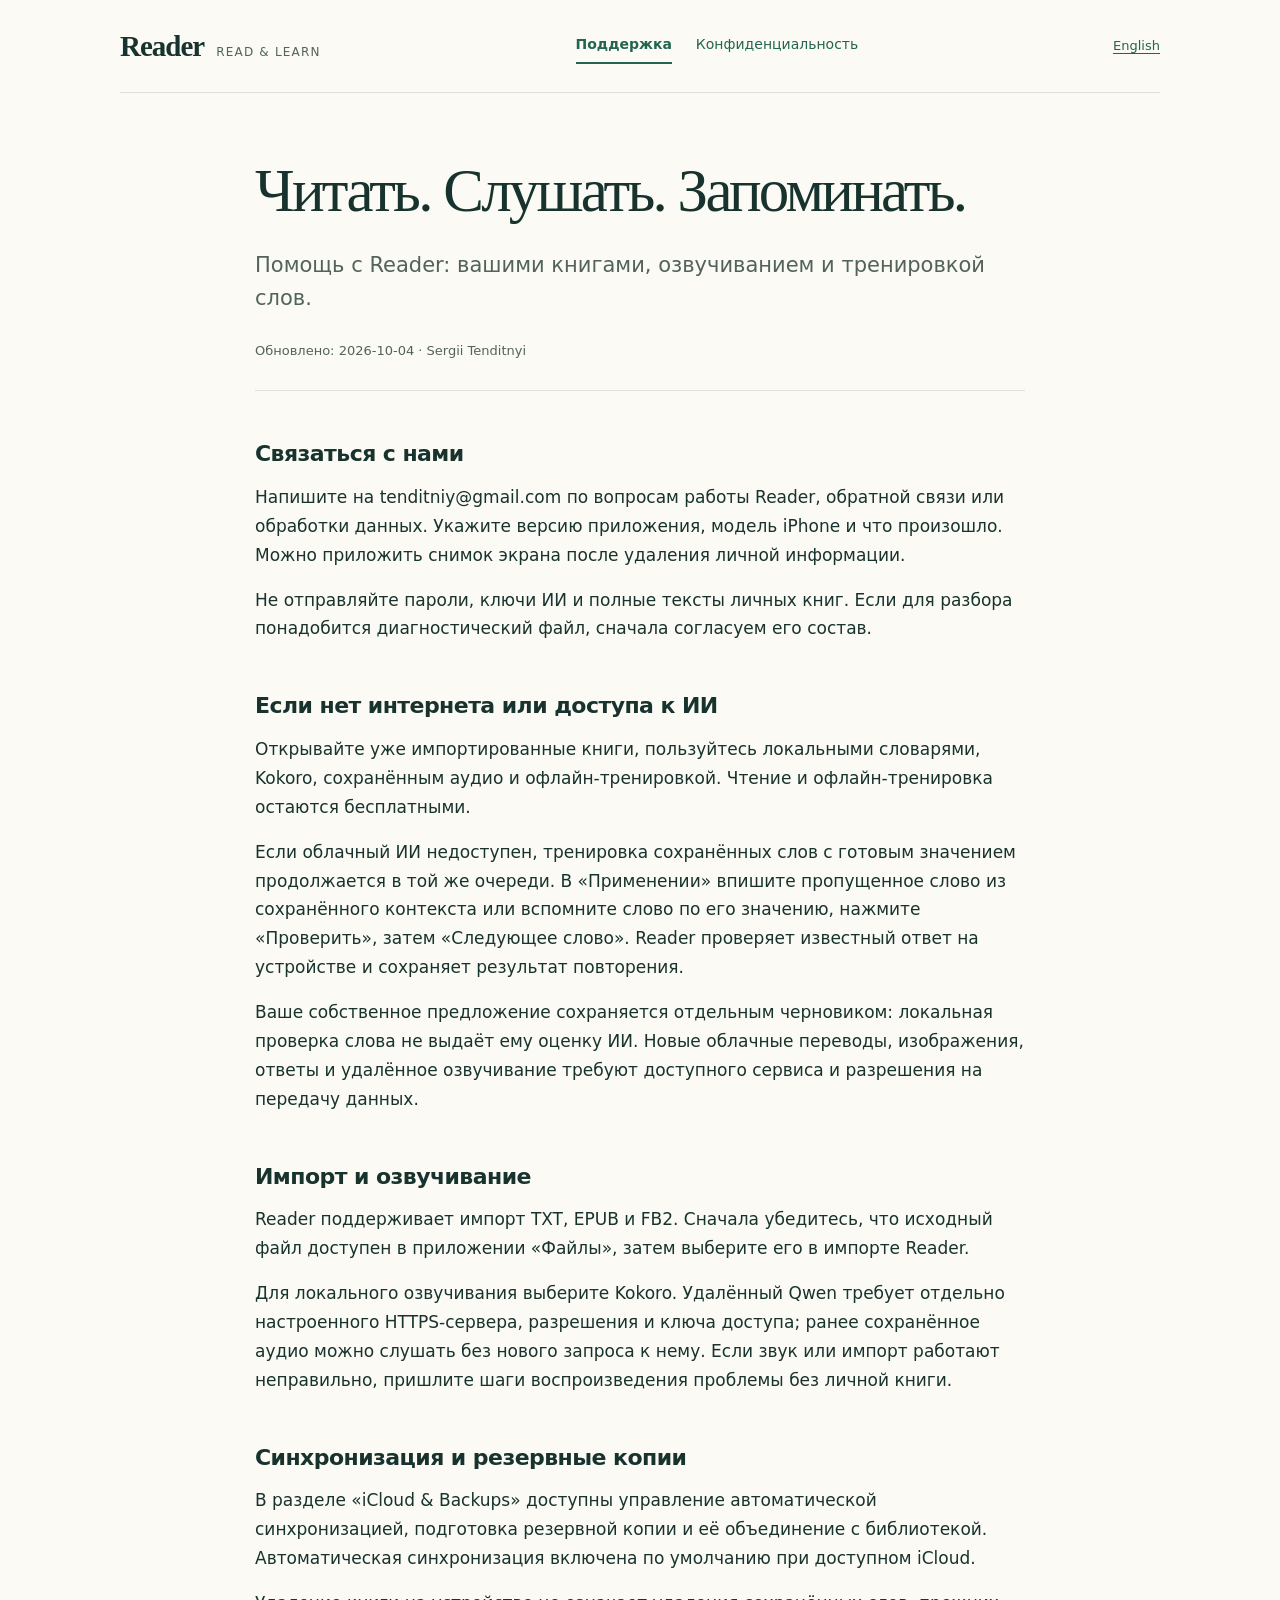
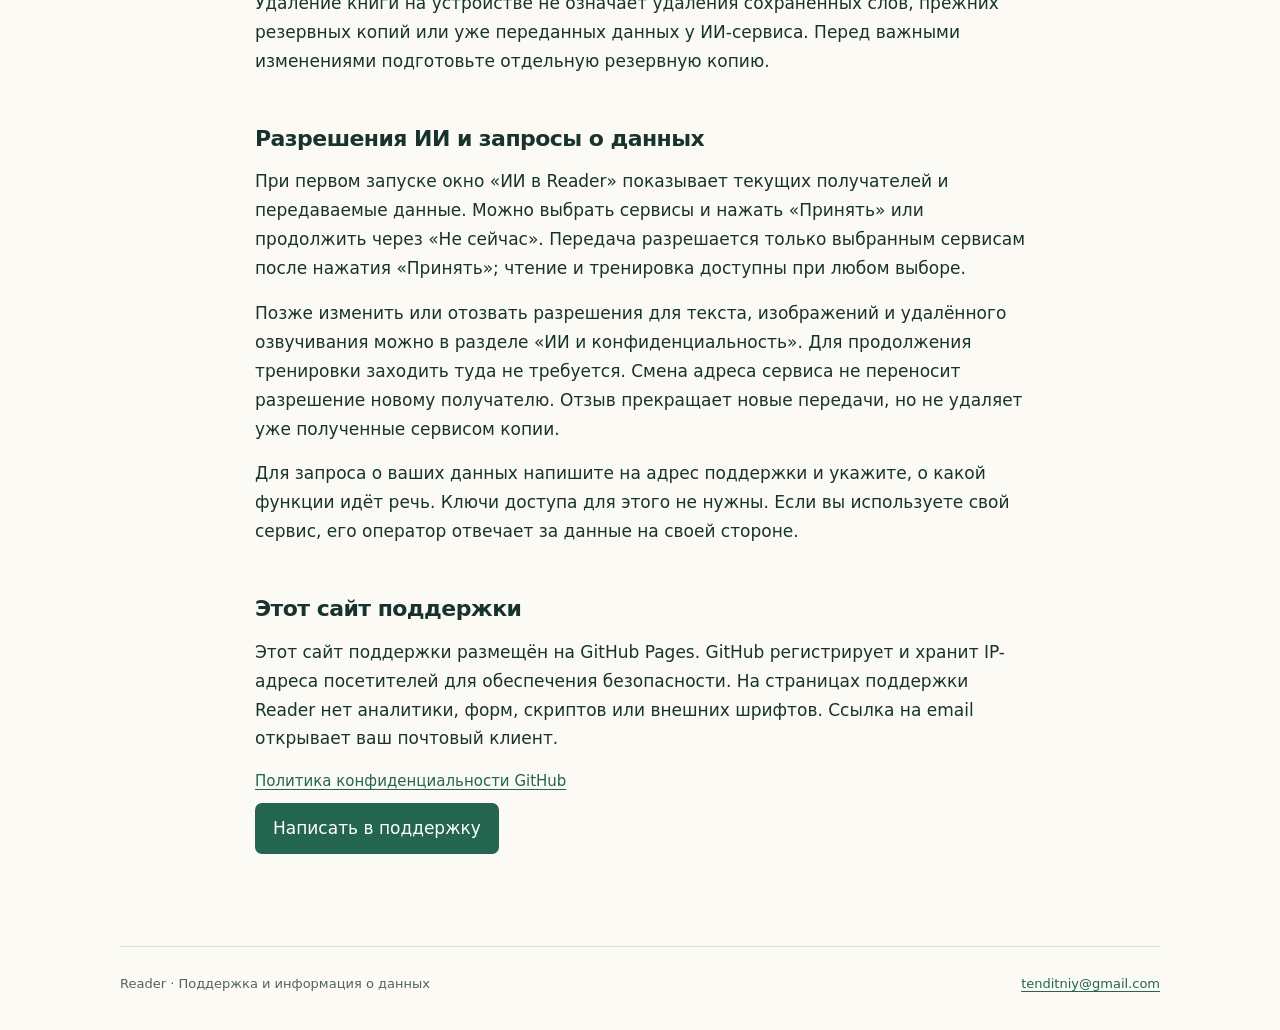
==== index.html @ 9ef38151 "Publish Reader beta support and privacy pages" ====
<!doctype html>
<html lang="ru">
<head>
<meta charset="utf-8">
<meta name="viewport" content="width=device-width, initial-scale=1">

<meta http-equiv="Content-Security-Policy" content="default-src 'none'; style-src 'self'; base-uri 'none'; form-action 'none'">
<meta name="referrer" content="no-referrer">
<title>Поддержка — Reader</title>
<meta name="description" content="Помощь с Reader: вашими книгами, озвучиванием и тренировкой слов.">
<link rel="stylesheet" href="style.css">
</head>
<body>
<a class="skip" href="#content">Перейти к содержанию</a>

<div class="shell">
<header>
<a class="brand" href="index.html">Reader<span>Read &amp; learn</span></a>
<nav aria-label="Reader"><a href="index.html" aria-current="page">Поддержка</a>
<a href="privacy.html">Конфиденциальность</a></nav>
<a class="language" href="index-en.html" lang="en" hreflang="en">English</a>
</header>
<main id="content">
<h1>Читать. Слушать. Запоминать.</h1>
<p class="intro">Помощь с Reader: вашими книгами, озвучиванием и тренировкой слов.</p>
<p class="meta">Обновлено: 2026-10-04 · Sergii Tenditnyi</p>
<section><h2>Связаться с нами</h2><p>Напишите на tenditniy@gmail.com по вопросам работы Reader, обратной связи или обработки данных. Укажите версию приложения, модель iPhone и что произошло. Можно приложить снимок экрана после удаления личной информации.</p><p>Не отправляйте пароли, ключи ИИ и полные тексты личных книг. Если для разбора понадобится диагностический файл, сначала согласуем его состав.</p></section><section><h2>Если нет интернета или доступа к ИИ</h2><p>Открывайте уже импортированные книги, пользуйтесь локальными словарями, Kokoro, сохранённым аудио и офлайн-тренировкой. Чтение и офлайн-тренировка остаются бесплатными.</p><p>Если облачный ИИ недоступен, тренировка сохранённых слов с готовым значением продолжается в той же очереди. В «Применении» впишите пропущенное слово из сохранённого контекста или вспомните слово по его значению, нажмите «Проверить», затем «Следующее слово». Reader проверяет известный ответ на устройстве и сохраняет результат повторения.</p><p>Ваше собственное предложение сохраняется отдельным черновиком: локальная проверка слова не выдаёт ему оценку ИИ. Новые облачные переводы, изображения, ответы и удалённое озвучивание требуют доступного сервиса и разрешения на передачу данных.</p></section><section><h2>Импорт и озвучивание</h2><p>Reader поддерживает импорт TXT, EPUB и FB2. Сначала убедитесь, что исходный файл доступен в приложении «Файлы», затем выберите его в импорте Reader.</p><p>Для локального озвучивания выберите Kokoro. Удалённый Qwen требует отдельно настроенного HTTPS-сервера, разрешения и ключа доступа; ранее сохранённое аудио можно слушать без нового запроса к нему. Если звук или импорт работают неправильно, пришлите шаги воспроизведения проблемы без личной книги.</p></section><section><h2>Синхронизация и резервные копии</h2><p>В разделе «iCloud &amp; Backups» доступны управление автоматической синхронизацией, подготовка резервной копии и её объединение с библиотекой. Автоматическая синхронизация включена по умолчанию при доступном iCloud.</p><p>Удаление книги на устройстве не означает удаления сохранённых слов, прежних резервных копий или уже переданных данных у ИИ-сервиса. Перед важными изменениями подготовьте отдельную резервную копию.</p></section><section><h2>Разрешения ИИ и запросы о данных</h2><p>При первом запуске окно «ИИ в Reader» показывает текущих получателей и передаваемые данные. Можно выбрать сервисы и нажать «Принять» или продолжить через «Не сейчас». Передача разрешается только выбранным сервисам после нажатия «Принять»; чтение и тренировка доступны при любом выборе.</p><p>Позже изменить или отозвать разрешения для текста, изображений и удалённого озвучивания можно в разделе «ИИ и конфиденциальность». Для продолжения тренировки заходить туда не требуется. Смена адреса сервиса не переносит разрешение новому получателю. Отзыв прекращает новые передачи, но не удаляет уже полученные сервисом копии.</p><p>Для запроса о ваших данных напишите на адрес поддержки и укажите, о какой функции идёт речь. Ключи доступа для этого не нужны. Если вы используете свой сервис, его оператор отвечает за данные на своей стороне.</p></section><section><h2>Этот сайт поддержки</h2><p>Этот сайт поддержки размещён на GitHub Pages. GitHub регистрирует и хранит IP-адреса посетителей для обеспечения безопасности. На страницах поддержки Reader нет аналитики, форм, скриптов или внешних шрифтов. Ссылка на email открывает ваш почтовый клиент.</p><div class="links"><a href="https://docs.github.com/en/site-policy/privacy-policies/github-general-privacy-statement" rel="noreferrer">Политика конфиденциальности GitHub</a></div></section>
<a class="contact" href="mailto:tenditniy@gmail.com">Написать в поддержку</a>
</main>
<footer><span>Reader · Поддержка и информация о данных</span><a href="mailto:tenditniy@gmail.com">tenditniy@gmail.com</a></footer>
</div>
</body>
</html>
---- style.css ----
:root{color-scheme:light;--ink:#18332d;--muted:#52635b;--paper:#fbfaf5;--line:#dce2d8;--accent:#23654f}
*{box-sizing:border-box}body{margin:0;background:var(--paper);color:var(--ink);font:17px/1.7 system-ui,-apple-system,BlinkMacSystemFont,"Segoe UI",sans-serif}
a{color:var(--accent);text-underline-offset:.2em}a:hover{text-decoration-thickness:2px}a:focus-visible{outline:3px solid #976119;outline-offset:5px;border-radius:2px}
.draft{padding:10px 24px;background:#f2e8d0;color:#654b1e;text-align:center;font-size:13px;letter-spacing:.035em}
.shell{width:min(100% - 48px,1040px);margin:auto}header{display:flex;align-items:center;justify-content:space-between;gap:28px;padding:28px 0;border-bottom:1px solid var(--line)}
.brand{color:var(--ink);font:700 29px/1.2 Georgia,serif;text-decoration:none;letter-spacing:-1px}.brand span{font:400 12px/1 system-ui;letter-spacing:.1em;margin-left:12px;text-transform:uppercase;color:var(--muted)}
nav{display:flex;flex-wrap:wrap;gap:10px 24px;font-size:14px}nav a{text-decoration:none;padding:5px 0}nav a[aria-current=page]{border-bottom:2px solid var(--accent);font-weight:650}.language{white-space:nowrap;font-size:13px}
main{max-width:770px;margin:64px auto 80px}h1{font:400 clamp(36px,6vw,61px)/1.1 Georgia,serif;letter-spacing:-.045em;margin:0 0 25px}h2{font-size:22px;line-height:1.35;letter-spacing:-.025em;margin:0 0 14px}p{margin:0 0 16px}.intro{font-size:21px;color:var(--muted);line-height:1.6;margin-bottom:24px}.meta{font-size:13px;color:var(--muted);padding-bottom:28px;border-bottom:1px solid var(--line)}section{padding-top:32px}section+section{margin-top:12px}.links{display:flex;flex-wrap:wrap;gap:12px 22px;font-size:15px}
.contact{display:inline-block;padding:11px 18px;background:var(--accent);color:white;border-radius:7px;text-decoration:none;margin:8px 0 12px}.contact:hover{background:#174c3b}footer{border-top:1px solid var(--line);padding:26px 0 35px;color:var(--muted);font-size:13px;display:flex;justify-content:space-between;flex-wrap:wrap;gap:12px}.skip{position:absolute;left:20px;top:-90px;padding:10px;background:white}.skip:focus{top:10px;z-index:2}
@media(max-width:720px){.shell{width:calc(100% - 36px)}header{align-items:flex-start;flex-wrap:wrap;gap:18px;padding:22px 0}nav{order:3;width:100%;gap:8px 19px}.brand span{display:none}main{margin:40px auto 52px}h1{font-size:42px}.intro{font-size:19px}h2{font-size:21px}.draft{font-size:12px;padding:9px 18px}body{font-size:16px}}
@media(prefers-reduced-motion:reduce){*{scroll-behavior:auto}}@media print{.draft{background:none;border:1px solid #999}header nav,.contact,.language{display:none}.shell,main{width:100%;max-width:none}main{margin-top:25px}body{font-size:12pt}h1{font-size:30pt}section{break-inside:avoid}a{color:inherit}}
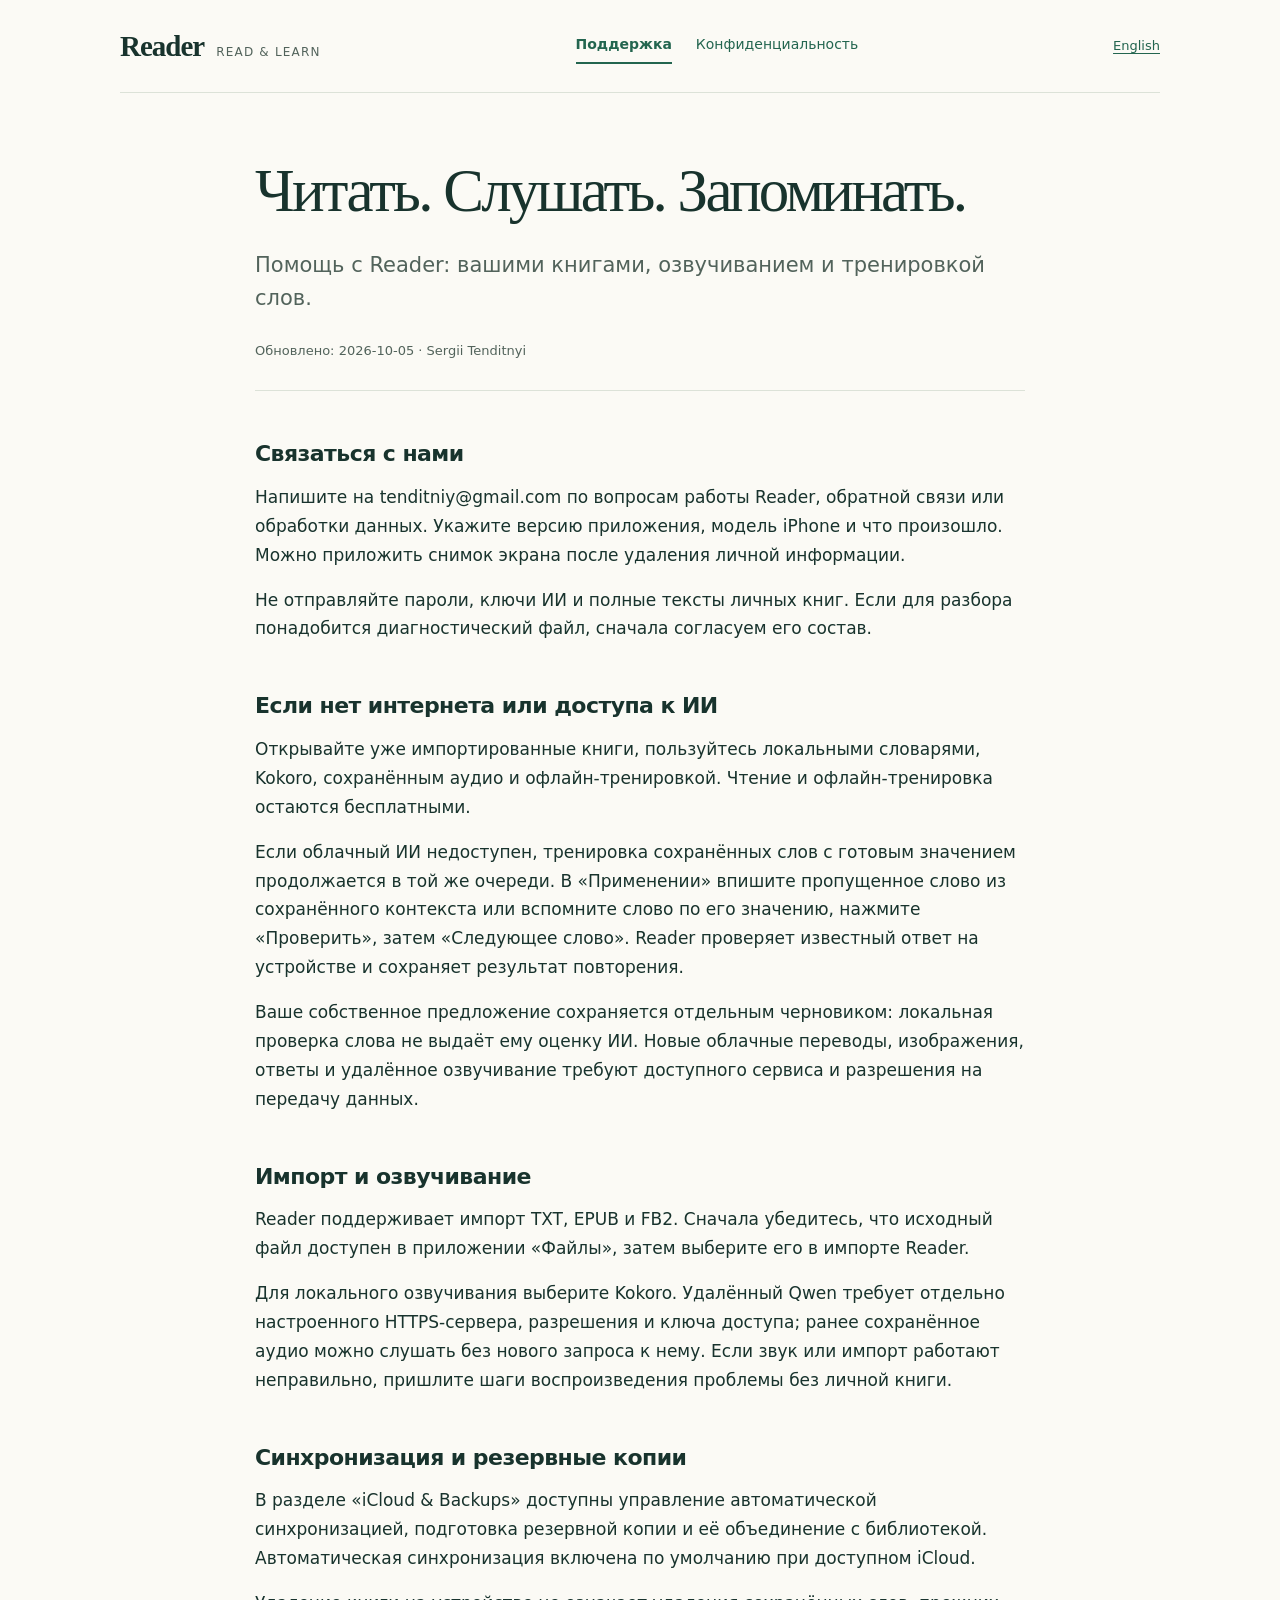
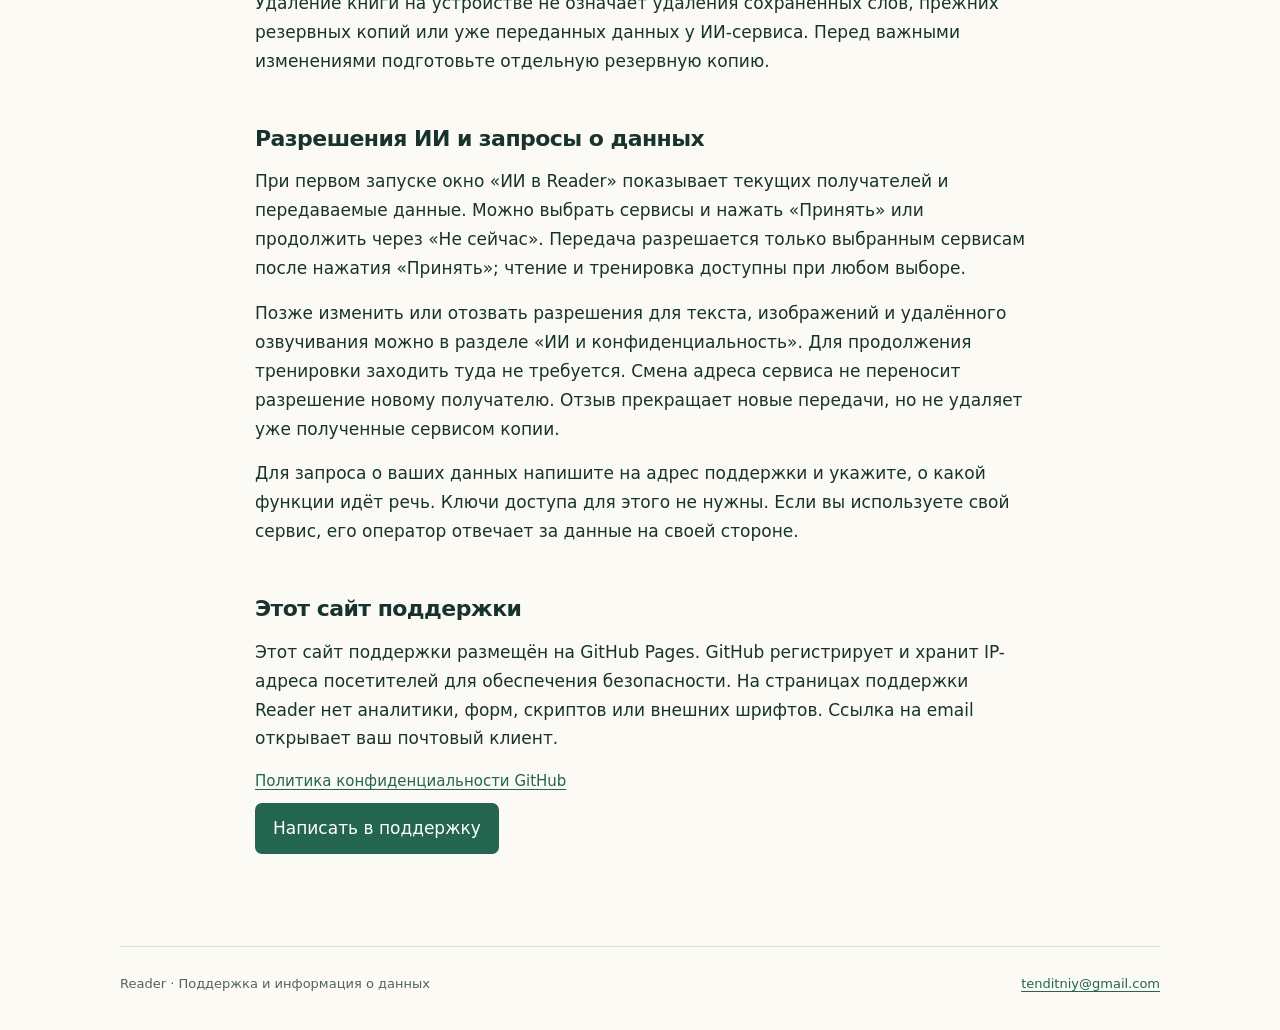
==== commit 99f7ff45: "Publish Reader 1.0 privacy scope for App Review 134" ====
--- a/index.html
+++ b/index.html
@@ -23,7 +23,7 @@
 <main id="content">
 <h1>Читать. Слушать. Запоминать.</h1>
 <p class="intro">Помощь с Reader: вашими книгами, озвучиванием и тренировкой слов.</p>
-<p class="meta">Обновлено: 2026-10-04 · Sergii Tenditnyi</p>
+<p class="meta">Обновлено: 2026-10-05 · Sergii Tenditnyi</p>
 <section><h2>Связаться с нами</h2><p>Напишите на tenditniy@gmail.com по вопросам работы Reader, обратной связи или обработки данных. Укажите версию приложения, модель iPhone и что произошло. Можно приложить снимок экрана после удаления личной информации.</p><p>Не отправляйте пароли, ключи ИИ и полные тексты личных книг. Если для разбора понадобится диагностический файл, сначала согласуем его состав.</p></section><section><h2>Если нет интернета или доступа к ИИ</h2><p>Открывайте уже импортированные книги, пользуйтесь локальными словарями, Kokoro, сохранённым аудио и офлайн-тренировкой. Чтение и офлайн-тренировка остаются бесплатными.</p><p>Если облачный ИИ недоступен, тренировка сохранённых слов с готовым значением продолжается в той же очереди. В «Применении» впишите пропущенное слово из сохранённого контекста или вспомните слово по его значению, нажмите «Проверить», затем «Следующее слово». Reader проверяет известный ответ на устройстве и сохраняет результат повторения.</p><p>Ваше собственное предложение сохраняется отдельным черновиком: локальная проверка слова не выдаёт ему оценку ИИ. Новые облачные переводы, изображения, ответы и удалённое озвучивание требуют доступного сервиса и разрешения на передачу данных.</p></section><section><h2>Импорт и озвучивание</h2><p>Reader поддерживает импорт TXT, EPUB и FB2. Сначала убедитесь, что исходный файл доступен в приложении «Файлы», затем выберите его в импорте Reader.</p><p>Для локального озвучивания выберите Kokoro. Удалённый Qwen требует отдельно настроенного HTTPS-сервера, разрешения и ключа доступа; ранее сохранённое аудио можно слушать без нового запроса к нему. Если звук или импорт работают неправильно, пришлите шаги воспроизведения проблемы без личной книги.</p></section><section><h2>Синхронизация и резервные копии</h2><p>В разделе «iCloud &amp; Backups» доступны управление автоматической синхронизацией, подготовка резервной копии и её объединение с библиотекой. Автоматическая синхронизация включена по умолчанию при доступном iCloud.</p><p>Удаление книги на устройстве не означает удаления сохранённых слов, прежних резервных копий или уже переданных данных у ИИ-сервиса. Перед важными изменениями подготовьте отдельную резервную копию.</p></section><section><h2>Разрешения ИИ и запросы о данных</h2><p>При первом запуске окно «ИИ в Reader» показывает текущих получателей и передаваемые данные. Можно выбрать сервисы и нажать «Принять» или продолжить через «Не сейчас». Передача разрешается только выбранным сервисам после нажатия «Принять»; чтение и тренировка доступны при любом выборе.</p><p>Позже изменить или отозвать разрешения для текста, изображений и удалённого озвучивания можно в разделе «ИИ и конфиденциальность». Для продолжения тренировки заходить туда не требуется. Смена адреса сервиса не переносит разрешение новому получателю. Отзыв прекращает новые передачи, но не удаляет уже полученные сервисом копии.</p><p>Для запроса о ваших данных напишите на адрес поддержки и укажите, о какой функции идёт речь. Ключи доступа для этого не нужны. Если вы используете свой сервис, его оператор отвечает за данные на своей стороне.</p></section><section><h2>Этот сайт поддержки</h2><p>Этот сайт поддержки размещён на GitHub Pages. GitHub регистрирует и хранит IP-адреса посетителей для обеспечения безопасности. На страницах поддержки Reader нет аналитики, форм, скриптов или внешних шрифтов. Ссылка на email открывает ваш почтовый клиент.</p><div class="links"><a href="https://docs.github.com/en/site-policy/privacy-policies/github-general-privacy-statement" rel="noreferrer">Политика конфиденциальности GitHub</a></div></section>
 <a class="contact" href="mailto:tenditniy@gmail.com">Написать в поддержку</a>
 </main>
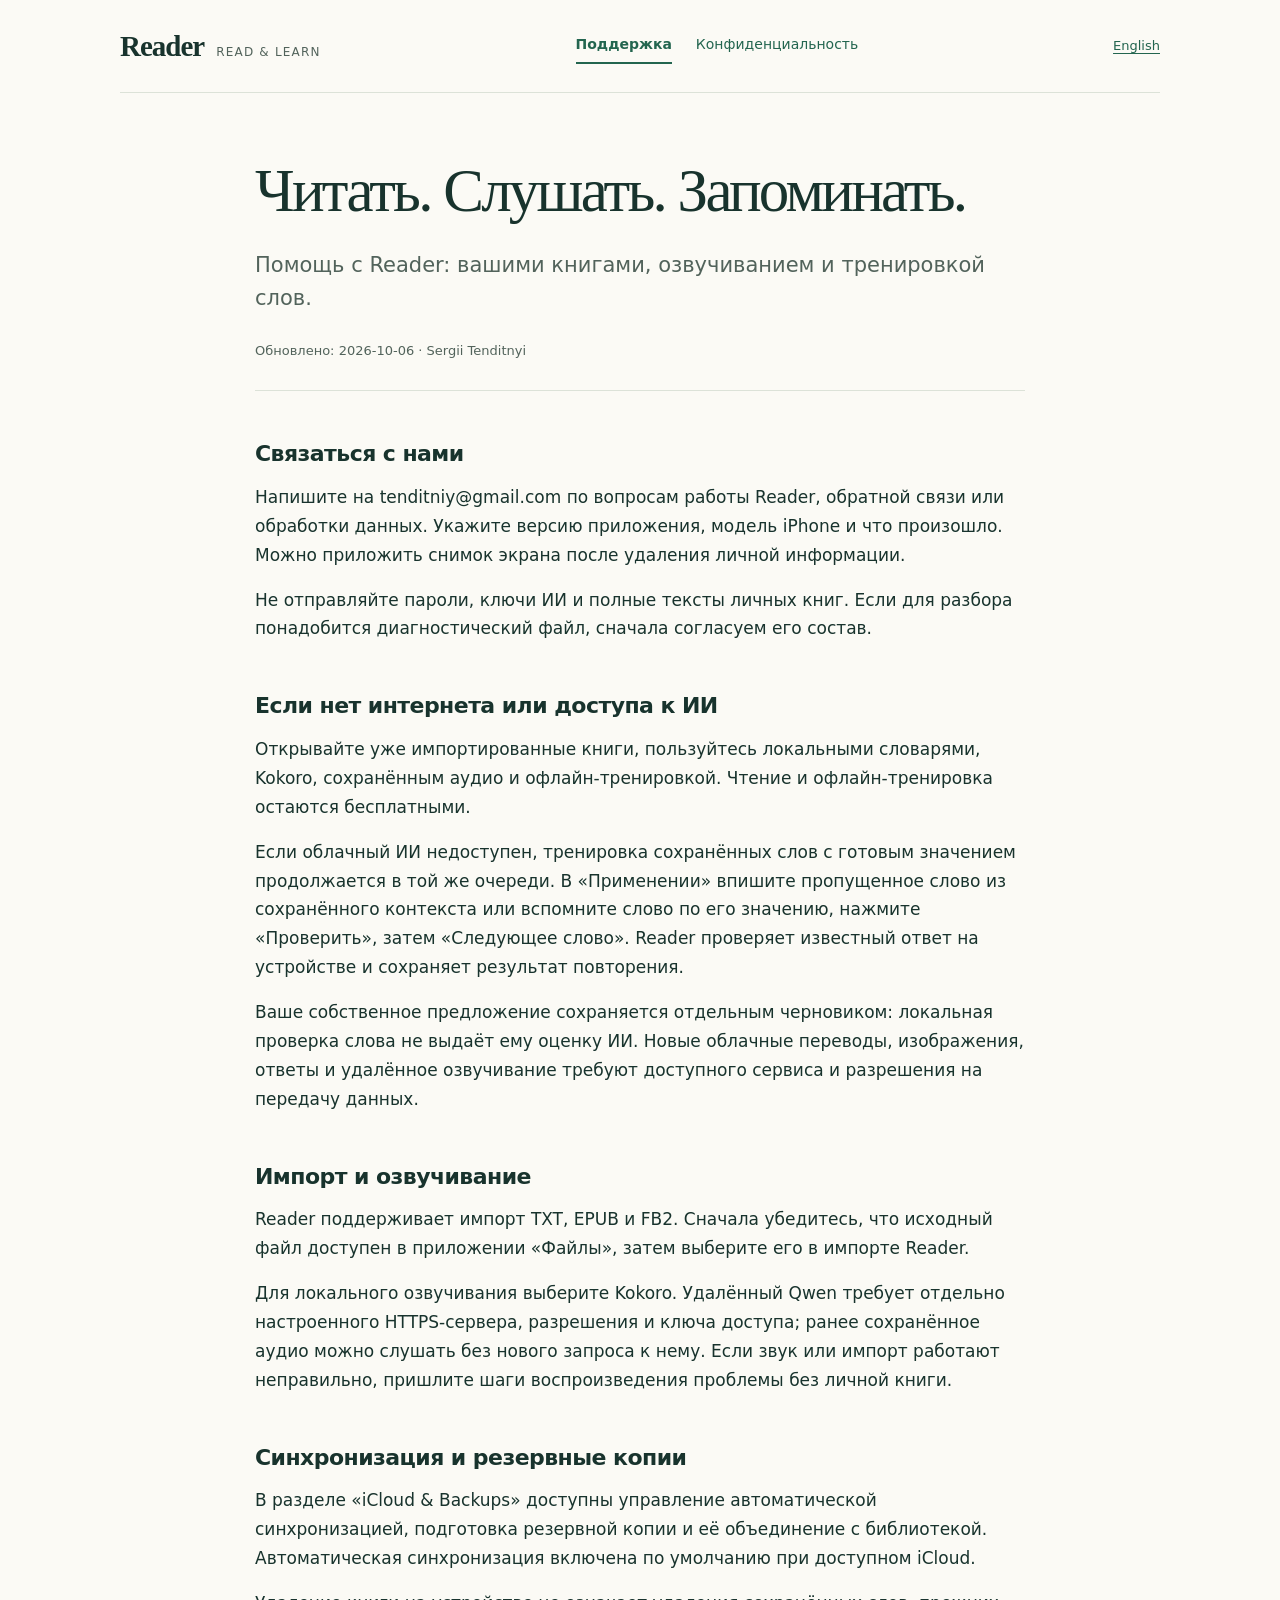
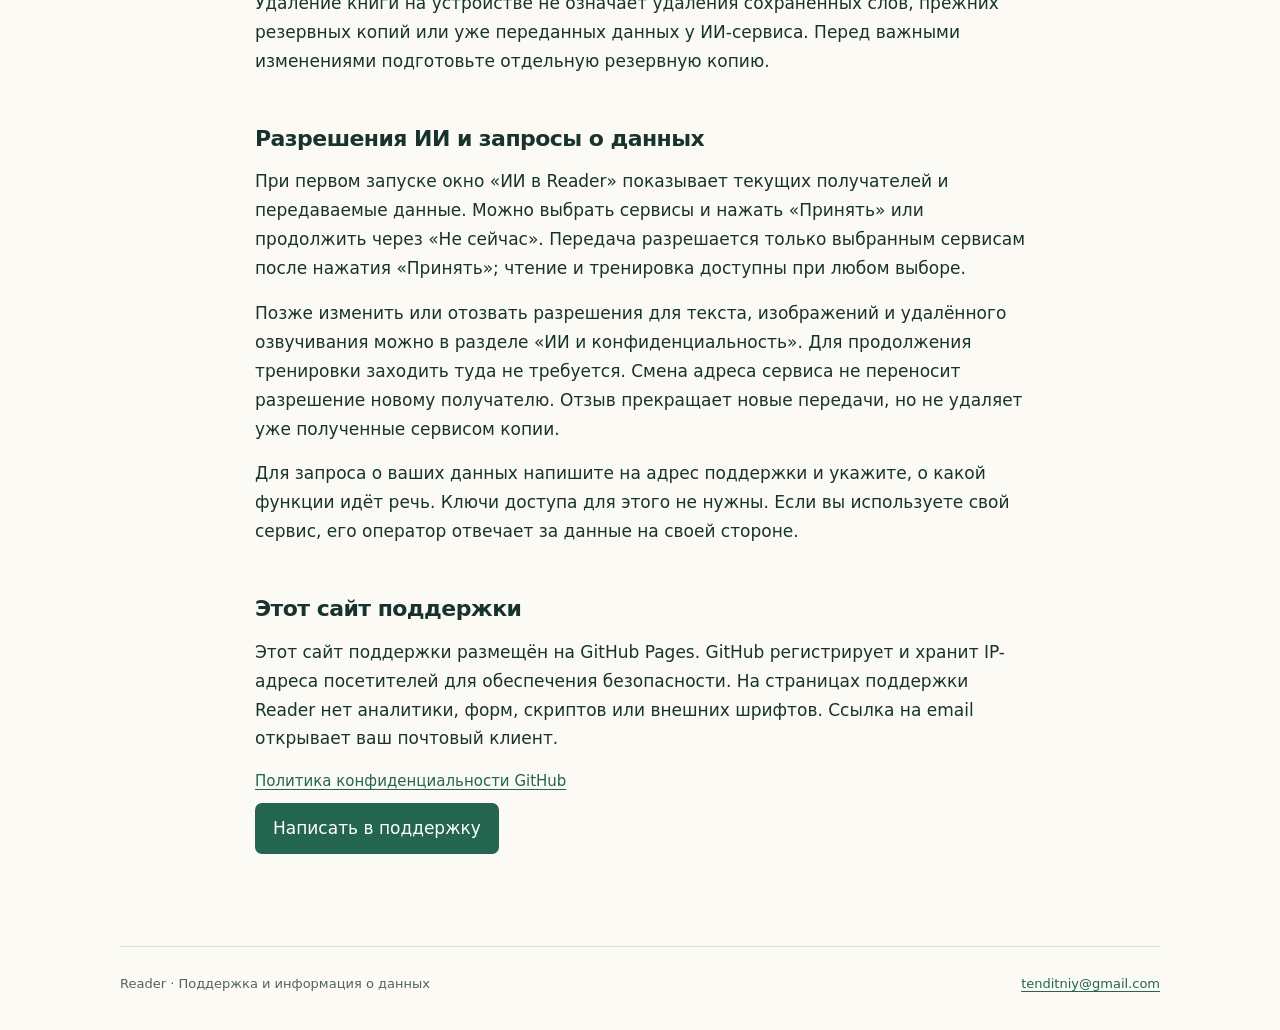
==== commit 97ffe6e3: "Disclose optional Reader AI gateway processing" ====
--- a/index.html
+++ b/index.html
@@ -23,7 +23,7 @@
 <main id="content">
 <h1>Читать. Слушать. Запоминать.</h1>
 <p class="intro">Помощь с Reader: вашими книгами, озвучиванием и тренировкой слов.</p>
-<p class="meta">Обновлено: 2026-10-05 · Sergii Tenditnyi</p>
+<p class="meta">Обновлено: 2026-10-06 · Sergii Tenditnyi</p>
 <section><h2>Связаться с нами</h2><p>Напишите на tenditniy@gmail.com по вопросам работы Reader, обратной связи или обработки данных. Укажите версию приложения, модель iPhone и что произошло. Можно приложить снимок экрана после удаления личной информации.</p><p>Не отправляйте пароли, ключи ИИ и полные тексты личных книг. Если для разбора понадобится диагностический файл, сначала согласуем его состав.</p></section><section><h2>Если нет интернета или доступа к ИИ</h2><p>Открывайте уже импортированные книги, пользуйтесь локальными словарями, Kokoro, сохранённым аудио и офлайн-тренировкой. Чтение и офлайн-тренировка остаются бесплатными.</p><p>Если облачный ИИ недоступен, тренировка сохранённых слов с готовым значением продолжается в той же очереди. В «Применении» впишите пропущенное слово из сохранённого контекста или вспомните слово по его значению, нажмите «Проверить», затем «Следующее слово». Reader проверяет известный ответ на устройстве и сохраняет результат повторения.</p><p>Ваше собственное предложение сохраняется отдельным черновиком: локальная проверка слова не выдаёт ему оценку ИИ. Новые облачные переводы, изображения, ответы и удалённое озвучивание требуют доступного сервиса и разрешения на передачу данных.</p></section><section><h2>Импорт и озвучивание</h2><p>Reader поддерживает импорт TXT, EPUB и FB2. Сначала убедитесь, что исходный файл доступен в приложении «Файлы», затем выберите его в импорте Reader.</p><p>Для локального озвучивания выберите Kokoro. Удалённый Qwen требует отдельно настроенного HTTPS-сервера, разрешения и ключа доступа; ранее сохранённое аудио можно слушать без нового запроса к нему. Если звук или импорт работают неправильно, пришлите шаги воспроизведения проблемы без личной книги.</p></section><section><h2>Синхронизация и резервные копии</h2><p>В разделе «iCloud &amp; Backups» доступны управление автоматической синхронизацией, подготовка резервной копии и её объединение с библиотекой. Автоматическая синхронизация включена по умолчанию при доступном iCloud.</p><p>Удаление книги на устройстве не означает удаления сохранённых слов, прежних резервных копий или уже переданных данных у ИИ-сервиса. Перед важными изменениями подготовьте отдельную резервную копию.</p></section><section><h2>Разрешения ИИ и запросы о данных</h2><p>При первом запуске окно «ИИ в Reader» показывает текущих получателей и передаваемые данные. Можно выбрать сервисы и нажать «Принять» или продолжить через «Не сейчас». Передача разрешается только выбранным сервисам после нажатия «Принять»; чтение и тренировка доступны при любом выборе.</p><p>Позже изменить или отозвать разрешения для текста, изображений и удалённого озвучивания можно в разделе «ИИ и конфиденциальность». Для продолжения тренировки заходить туда не требуется. Смена адреса сервиса не переносит разрешение новому получателю. Отзыв прекращает новые передачи, но не удаляет уже полученные сервисом копии.</p><p>Для запроса о ваших данных напишите на адрес поддержки и укажите, о какой функции идёт речь. Ключи доступа для этого не нужны. Если вы используете свой сервис, его оператор отвечает за данные на своей стороне.</p></section><section><h2>Этот сайт поддержки</h2><p>Этот сайт поддержки размещён на GitHub Pages. GitHub регистрирует и хранит IP-адреса посетителей для обеспечения безопасности. На страницах поддержки Reader нет аналитики, форм, скриптов или внешних шрифтов. Ссылка на email открывает ваш почтовый клиент.</p><div class="links"><a href="https://docs.github.com/en/site-policy/privacy-policies/github-general-privacy-statement" rel="noreferrer">Политика конфиденциальности GitHub</a></div></section>
 <a class="contact" href="mailto:tenditniy@gmail.com">Написать в поддержку</a>
 </main>
